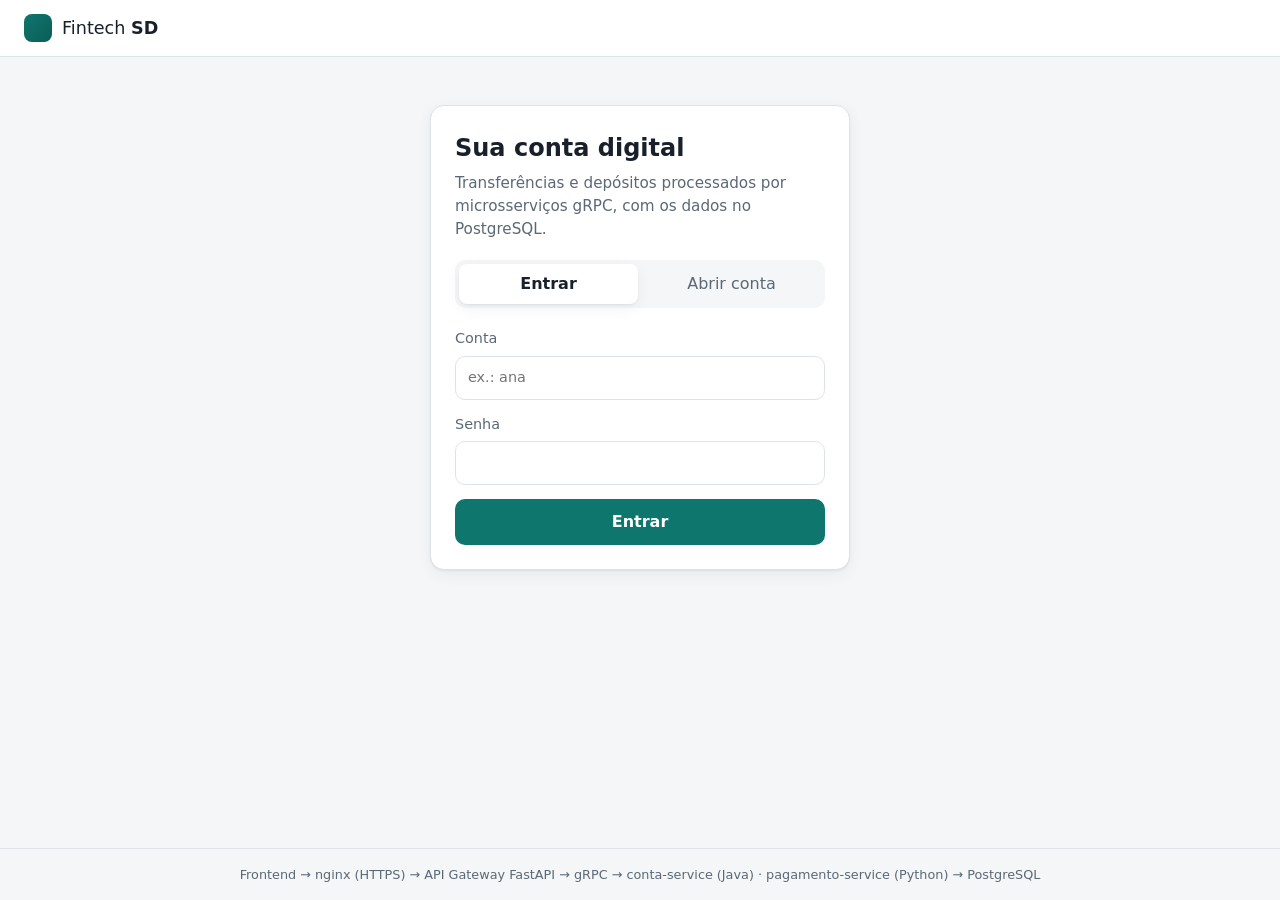
==== frontend/index.html @ 5bd1982b "first commit" ====
<!doctype html>
<html lang="pt-BR">
<head>
  <meta charset="utf-8">
  <meta name="viewport" content="width=device-width, initial-scale=1">
  <title>Fintech SD</title>
  <link rel="icon" href="data:image/svg+xml,%3Csvg xmlns='http://www.w3.org/2000/svg' viewBox='0 0 32 32'%3E%3Crect width='32' height='32' rx='8' fill='%230f766e'/%3E%3Cpath d='M9 21h14M9 16h14M9 11h9' stroke='white' stroke-width='3' stroke-linecap='round'/%3E%3C/svg%3E">
  <link rel="stylesheet" href="estilos.css">
  <!-- Todo o comportamento fica em app.js (sem script inline, compatível com a CSP do nginx). -->
  <script src="app.js" defer></script>
</head>
<body>
  <header class="topo">
    <div class="marca">
      <span class="marca-icone" aria-hidden="true"></span>
      <span>Fintech <strong>SD</strong></span>
    </div>
    <div id="usuario-topo" class="usuario-topo" hidden>
      <span id="topo-titular"></span>
      <span id="topo-conta" class="conta-id"></span>
      <button id="botao-sair" class="botao botao-fantasma" type="button">Sair</button>
    </div>
  </header>

  <div id="aviso" class="aviso" role="status" aria-live="polite" hidden></div>

  <!-- Tela de acesso: login e abertura de conta -->
  <main id="tela-acesso" class="tela-acesso">
    <section class="cartao cartao-acesso">
      <h1>Sua conta digital</h1>
      <p class="subtitulo">Transferências e depósitos processados por microsserviços gRPC, com os dados no PostgreSQL.</p>

      <div class="abas" role="tablist">
        <button id="aba-login" class="aba ativa" role="tab" aria-selected="true" type="button">Entrar</button>
        <button id="aba-registro" class="aba" role="tab" aria-selected="false" type="button">Abrir conta</button>
      </div>

      <form id="form-login" class="formulario" novalidate>
        <label>Conta
          <input name="conta" autocomplete="username" placeholder="ex.: ana" required>
        </label>
        <label>Senha
          <input name="senha" type="password" autocomplete="current-password" required>
        </label>
        <button class="botao botao-primario" type="submit">Entrar</button>
      </form>

      <form id="form-registro" class="formulario" novalidate hidden>
        <label>Nome do titular
          <input name="titular" autocomplete="name" placeholder="ex.: Ana Souza" required>
        </label>
        <label>Conta (login)
          <input name="conta" autocomplete="username" placeholder="3 a 30 letras minúsculas, números, . _ -" required>
        </label>
        <label>Senha
          <input name="senha" type="password" autocomplete="new-password" placeholder="mínimo de 8 caracteres" required>
        </label>
        <button class="botao botao-primario" type="submit">Abrir conta</button>
      </form>
    </section>
  </main>

  <!-- Painel da conta autenticada -->
  <main id="tela-painel" class="tela-painel" hidden>
    <section class="cartao cartao-saldo">
      <span class="rotulo">Saldo disponível</span>
      <strong id="saldo" class="saldo">R$ 0,00</strong>
      <button id="botao-atualizar" class="botao botao-fantasma" type="button">Atualizar</button>
    </section>

    <div class="grade-operacoes">
      <section class="cartao">
        <h2>Depositar</h2>
        <form id="form-deposito" class="formulario" novalidate>
          <label>Valor (R$)
            <input name="valor" inputmode="decimal" placeholder="ex.: 1000,00" required>
          </label>
          <button class="botao botao-primario" type="submit">Depositar</button>
        </form>
      </section>

      <section class="cartao">
        <h2>Transferir</h2>
        <form id="form-transferencia" class="formulario" novalidate>
          <label>Conta de destino
            <input name="conta_destino" placeholder="ex.: bruno" required>
          </label>
          <label>Valor (R$)
            <input name="valor" inputmode="decimal" placeholder="ex.: 150,50" required>
          </label>
          <button class="botao botao-primario" type="submit">Transferir</button>
        </form>
      </section>
    </div>

    <section class="cartao">
      <h2>Extrato</h2>
      <div class="tabela-rolagem">
        <table class="extrato">
          <thead>
            <tr><th>Data</th><th>Descrição</th><th>Status</th><th class="num">Valor</th></tr>
          </thead>
          <tbody id="linhas-extrato"></tbody>
        </table>
      </div>
      <p id="extrato-vazio" class="vazio" hidden>Nenhuma transação ainda. Faça um depósito para começar.</p>
    </section>
  </main>

  <footer class="rodape">
    Frontend → nginx (HTTPS) → API Gateway FastAPI → gRPC → conta-service (Java) · pagamento-service (Python) → PostgreSQL
  </footer>
</body>
</html>
---- frontend/estilos.css ----
:root {
  --fundo: #f4f6f8;
  --superficie: #ffffff;
  --texto: #18212b;
  --texto-suave: #5b6876;
  --borda: #dde3e9;
  --primaria: #0f766e;
  --primaria-escura: #0b5d57;
  --positivo: #15803d;
  --negativo: #b91c1c;
  --alerta: #b45309;
  --sombra: 0 1px 2px rgb(16 24 40 / 6%), 0 4px 16px rgb(16 24 40 / 6%);
  --raio: 14px;
  color-scheme: light;
}

@media (prefers-color-scheme: dark) {
  :root {
    --fundo: #0f1419;
    --superficie: #171e26;
    --texto: #e6edf3;
    --texto-suave: #98a6b5;
    --borda: #2a3541;
    --primaria: #2dd4bf;
    --primaria-escura: #14b8a6;
    --positivo: #4ade80;
    --negativo: #f87171;
    --alerta: #fbbf24;
    --sombra: none;
    color-scheme: dark;
  }
}

* { box-sizing: border-box; }

body {
  margin: 0;
  min-height: 100vh;
  display: flex;
  flex-direction: column;
  background: var(--fundo);
  color: var(--texto);
  font: 16px/1.5 system-ui, -apple-system, "Segoe UI", Roboto, sans-serif;
}

[hidden] { display: none !important; }

.topo {
  display: flex;
  align-items: center;
  justify-content: space-between;
  gap: 16px;
  padding: 14px 24px;
  background: var(--superficie);
  border-bottom: 1px solid var(--borda);
}

.marca { display: flex; align-items: center; gap: 10px; font-size: 1.1rem; }
.marca-icone {
  width: 28px; height: 28px; border-radius: 8px;
  background: linear-gradient(135deg, var(--primaria), var(--primaria-escura));
}

.usuario-topo { display: flex; align-items: center; gap: 12px; flex-wrap: wrap; justify-content: flex-end; }
.conta-id {
  font-family: ui-monospace, Consolas, monospace;
  font-size: .85rem;
  color: var(--texto-suave);
  background: var(--fundo);
  border: 1px solid var(--borda);
  border-radius: 999px;
  padding: 2px 10px;
}

main { flex: 1; width: 100%; max-width: 960px; margin: 0 auto; padding: 24px 16px 40px; }

.tela-acesso { display: flex; justify-content: center; align-items: flex-start; padding-top: 48px; }
.tela-painel { display: flex; flex-direction: column; gap: 20px; }

.cartao {
  background: var(--superficie);
  border: 1px solid var(--borda);
  border-radius: var(--raio);
  box-shadow: var(--sombra);
  padding: 24px;
}
.cartao h2 { margin: 0 0 16px; font-size: 1.1rem; }

.cartao-acesso { width: 100%; max-width: 420px; }
.cartao-acesso h1 { margin: 0 0 6px; font-size: 1.5rem; }
.subtitulo { margin: 0 0 20px; color: var(--texto-suave); font-size: .95rem; }

.abas { display: flex; gap: 4px; padding: 4px; background: var(--fundo); border-radius: 10px; margin-bottom: 20px; }
.aba {
  flex: 1; border: 0; border-radius: 8px; padding: 8px;
  background: transparent; color: var(--texto-suave); font: inherit; cursor: pointer;
}
.aba.ativa { background: var(--superficie); color: var(--texto); font-weight: 600; box-shadow: var(--sombra); }

.formulario { display: flex; flex-direction: column; gap: 14px; }
.formulario label { display: flex; flex-direction: column; gap: 6px; font-size: .9rem; color: var(--texto-suave); }
.formulario input {
  font: inherit; color: var(--texto);
  background: var(--superficie);
  border: 1px solid var(--borda);
  border-radius: 10px;
  padding: 10px 12px;
}
.formulario input:focus { outline: 2px solid var(--primaria); outline-offset: 1px; border-color: transparent; }
.formulario input.invalido { border-color: var(--negativo); }
.erro-campo { color: var(--negativo); font-size: .82rem; }

.botao { font: inherit; border-radius: 10px; padding: 10px 16px; cursor: pointer; border: 1px solid transparent; }
.botao:disabled { opacity: .6; cursor: progress; }
.botao-primario { background: var(--primaria); color: #fff; font-weight: 600; }
.botao-primario:hover { background: var(--primaria-escura); }
.botao-fantasma { background: transparent; color: var(--texto); border-color: var(--borda); padding: 6px 12px; }
.botao-fantasma:hover { background: var(--fundo); }

.cartao-saldo { display: flex; flex-direction: column; gap: 4px; position: relative; }
.cartao-saldo .botao { position: absolute; top: 20px; right: 20px; }
.rotulo { color: var(--texto-suave); font-size: .9rem; }
.saldo { font-size: 2.2rem; letter-spacing: -.02em; font-variant-numeric: tabular-nums; }

.grade-operacoes { display: grid; grid-template-columns: repeat(auto-fit, minmax(260px, 1fr)); gap: 20px; }

.tabela-rolagem { overflow-x: auto; }
.extrato { width: 100%; border-collapse: collapse; font-size: .92rem; }
.extrato th, .extrato td { padding: 10px 8px; border-bottom: 1px solid var(--borda); text-align: left; white-space: nowrap; }
.extrato th { color: var(--texto-suave); font-weight: 500; font-size: .82rem; text-transform: uppercase; letter-spacing: .04em; }
.extrato .num { text-align: right; font-variant-numeric: tabular-nums; }
.extrato .descricao { white-space: normal; }
.extrato .detalhe { display: block; color: var(--texto-suave); font-size: .82rem; }
.valor-positivo { color: var(--positivo); font-weight: 600; }
.valor-negativo { color: var(--negativo); font-weight: 600; }
.valor-neutro { color: var(--texto-suave); text-decoration: line-through; }

.selo { display: inline-block; border-radius: 999px; padding: 2px 10px; font-size: .78rem; font-weight: 600; border: 1px solid currentColor; }
.selo-APROVADA { color: var(--positivo); }
.selo-RECUSADA { color: var(--negativo); }
.selo-FALHA, .selo-PENDENTE { color: var(--alerta); }

.vazio { color: var(--texto-suave); margin: 12px 0 0; }

.aviso {
  position: fixed; top: 72px; left: 50%; transform: translateX(-50%);
  z-index: 10; max-width: min(560px, calc(100% - 32px));
  padding: 12px 18px; border-radius: 10px; color: #fff;
  box-shadow: 0 8px 24px rgb(0 0 0 / 18%);
}
.aviso-sucesso { background: var(--positivo); }
.aviso-erro { background: var(--negativo); }
@media (prefers-color-scheme: dark) { .aviso { color: #0f1419; } }

.rodape { text-align: center; color: var(--texto-suave); font-size: .8rem; padding: 16px; border-top: 1px solid var(--borda); }

@media (max-width: 560px) {
  .topo { padding: 12px 16px; }
  .cartao { padding: 18px; }
  .saldo { font-size: 1.8rem; }
  .tela-acesso { padding-top: 16px; }
}
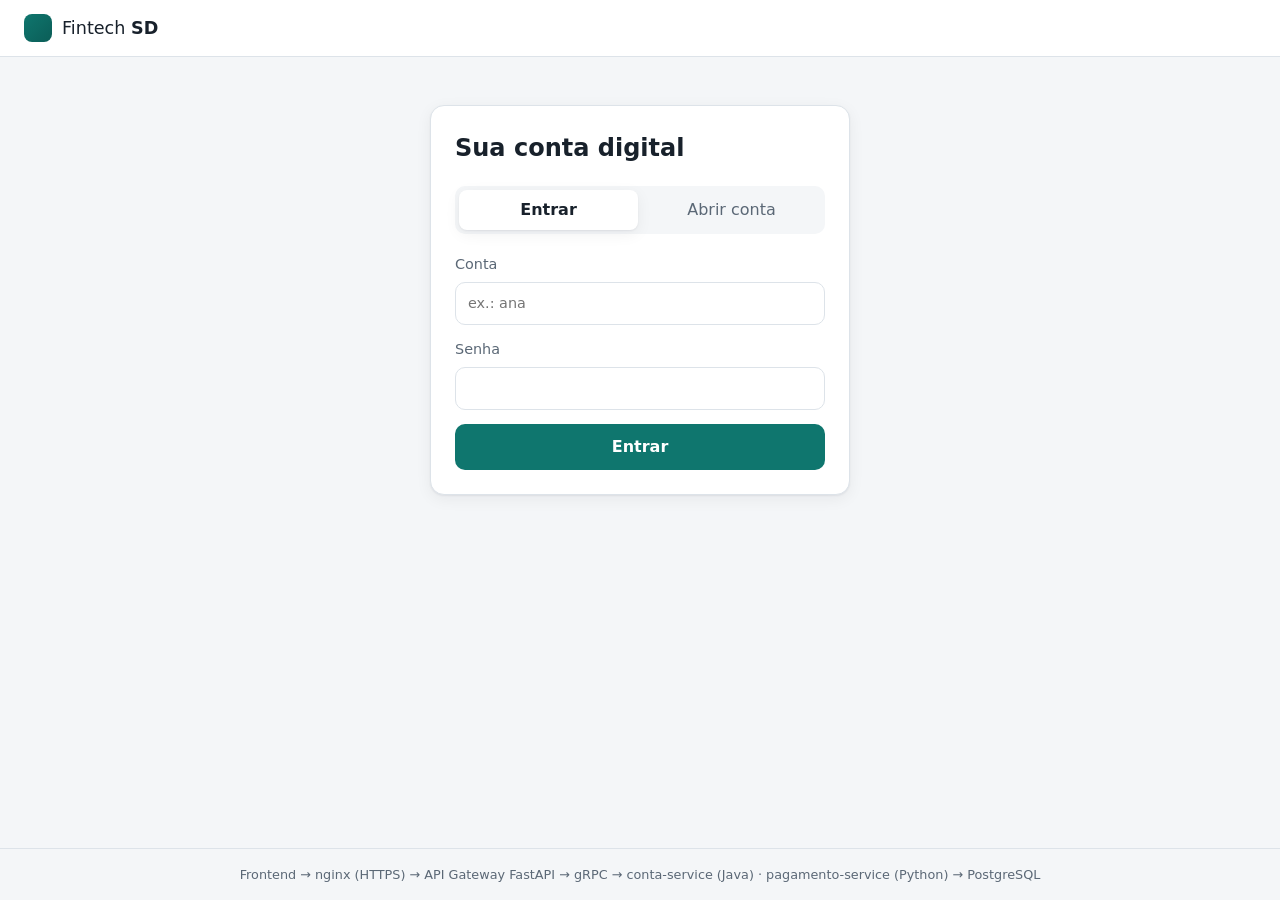
==== commit 49ecdc12: "feat: add ConsultarTransacao RPC and update API documentation - Implemented ConsultarTransacao RPC i" ====
--- a/frontend/index.html
+++ b/frontend/index.html
@@ -28,7 +28,6 @@
   <main id="tela-acesso" class="tela-acesso">
     <section class="cartao cartao-acesso">
       <h1>Sua conta digital</h1>
-      <p class="subtitulo">Transferências e depósitos processados por microsserviços gRPC, com os dados no PostgreSQL.</p>
 
       <div class="abas" role="tablist">
         <button id="aba-login" class="aba ativa" role="tab" aria-selected="true" type="button">Entrar</button>
--- a/frontend/estilos.css
+++ b/frontend/estilos.css
@@ -87,8 +87,7 @@
 .cartao h2 { margin: 0 0 16px; font-size: 1.1rem; }
 
 .cartao-acesso { width: 100%; max-width: 420px; }
-.cartao-acesso h1 { margin: 0 0 6px; font-size: 1.5rem; }
-.subtitulo { margin: 0 0 20px; color: var(--texto-suave); font-size: .95rem; }
+.cartao-acesso h1 { margin: 0 0 20px; font-size: 1.5rem; }
 
 .abas { display: flex; gap: 4px; padding: 4px; background: var(--fundo); border-radius: 10px; margin-bottom: 20px; }
 .aba {
